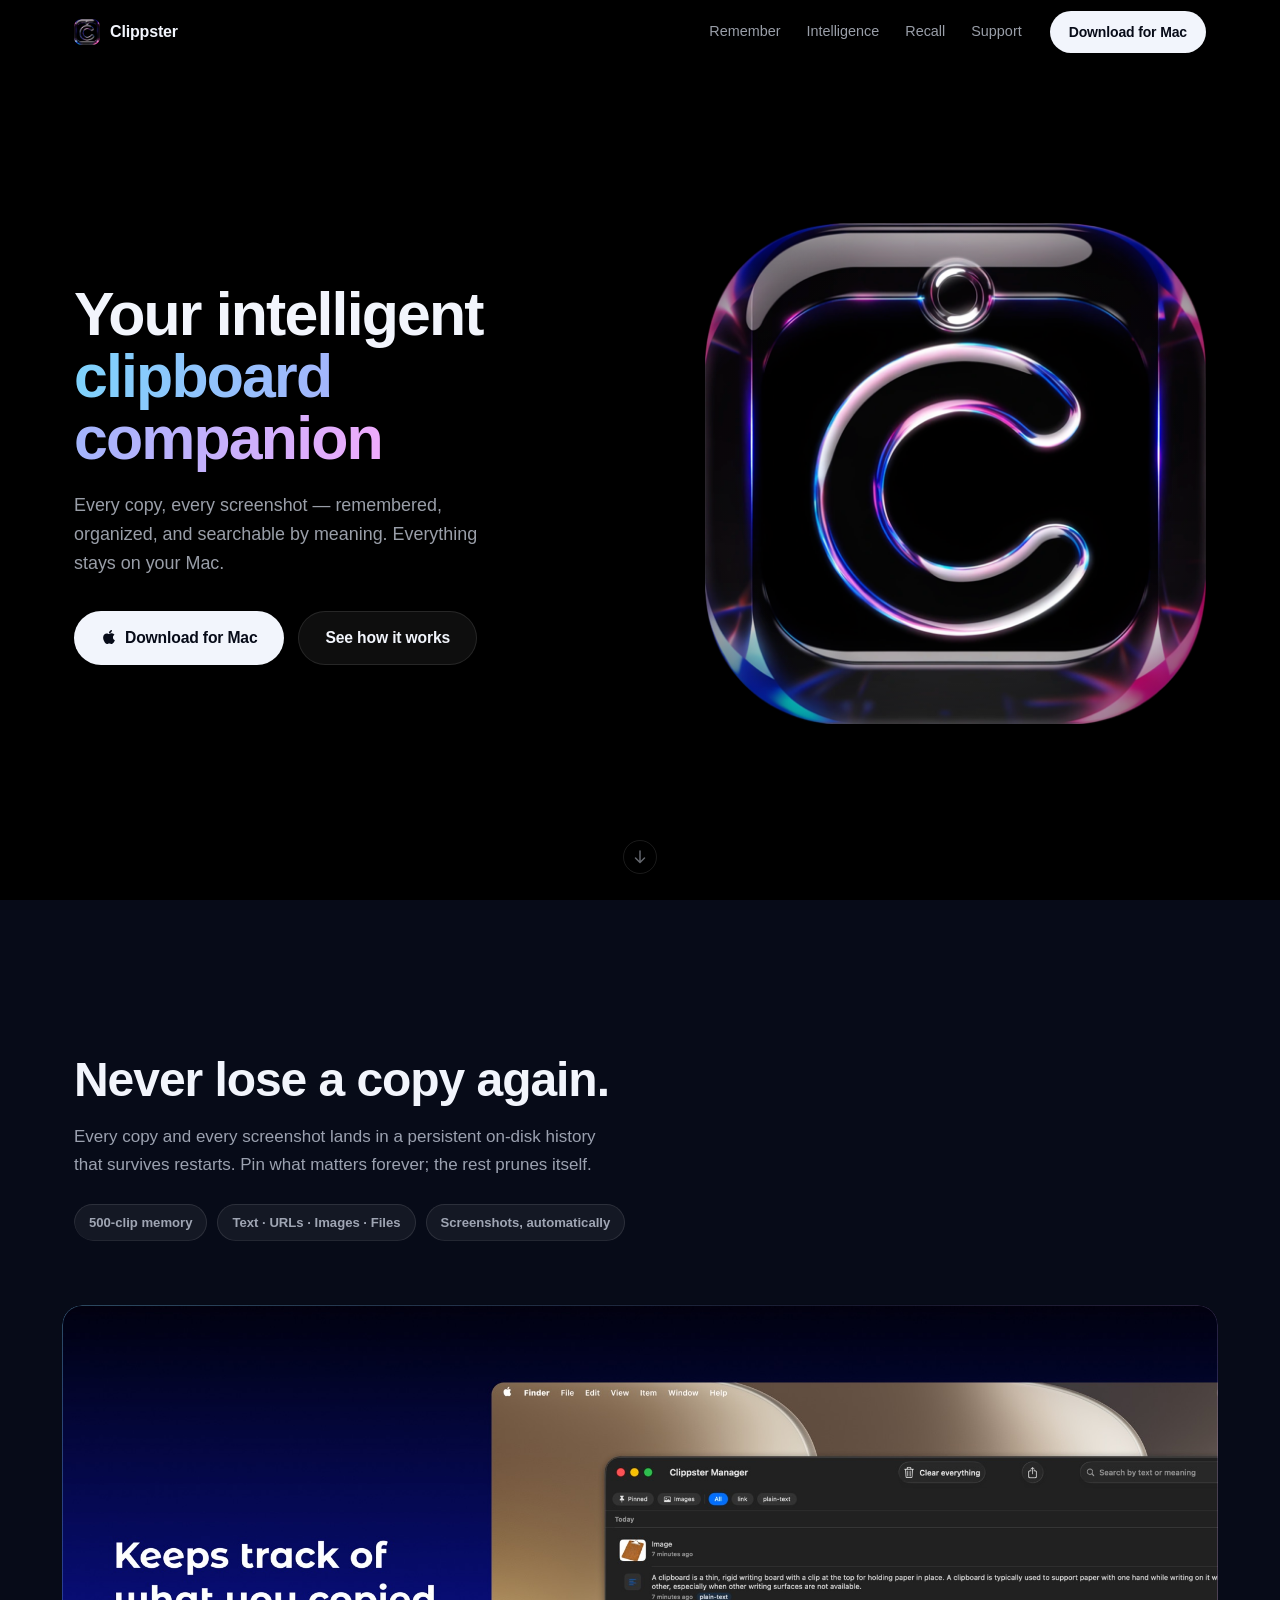
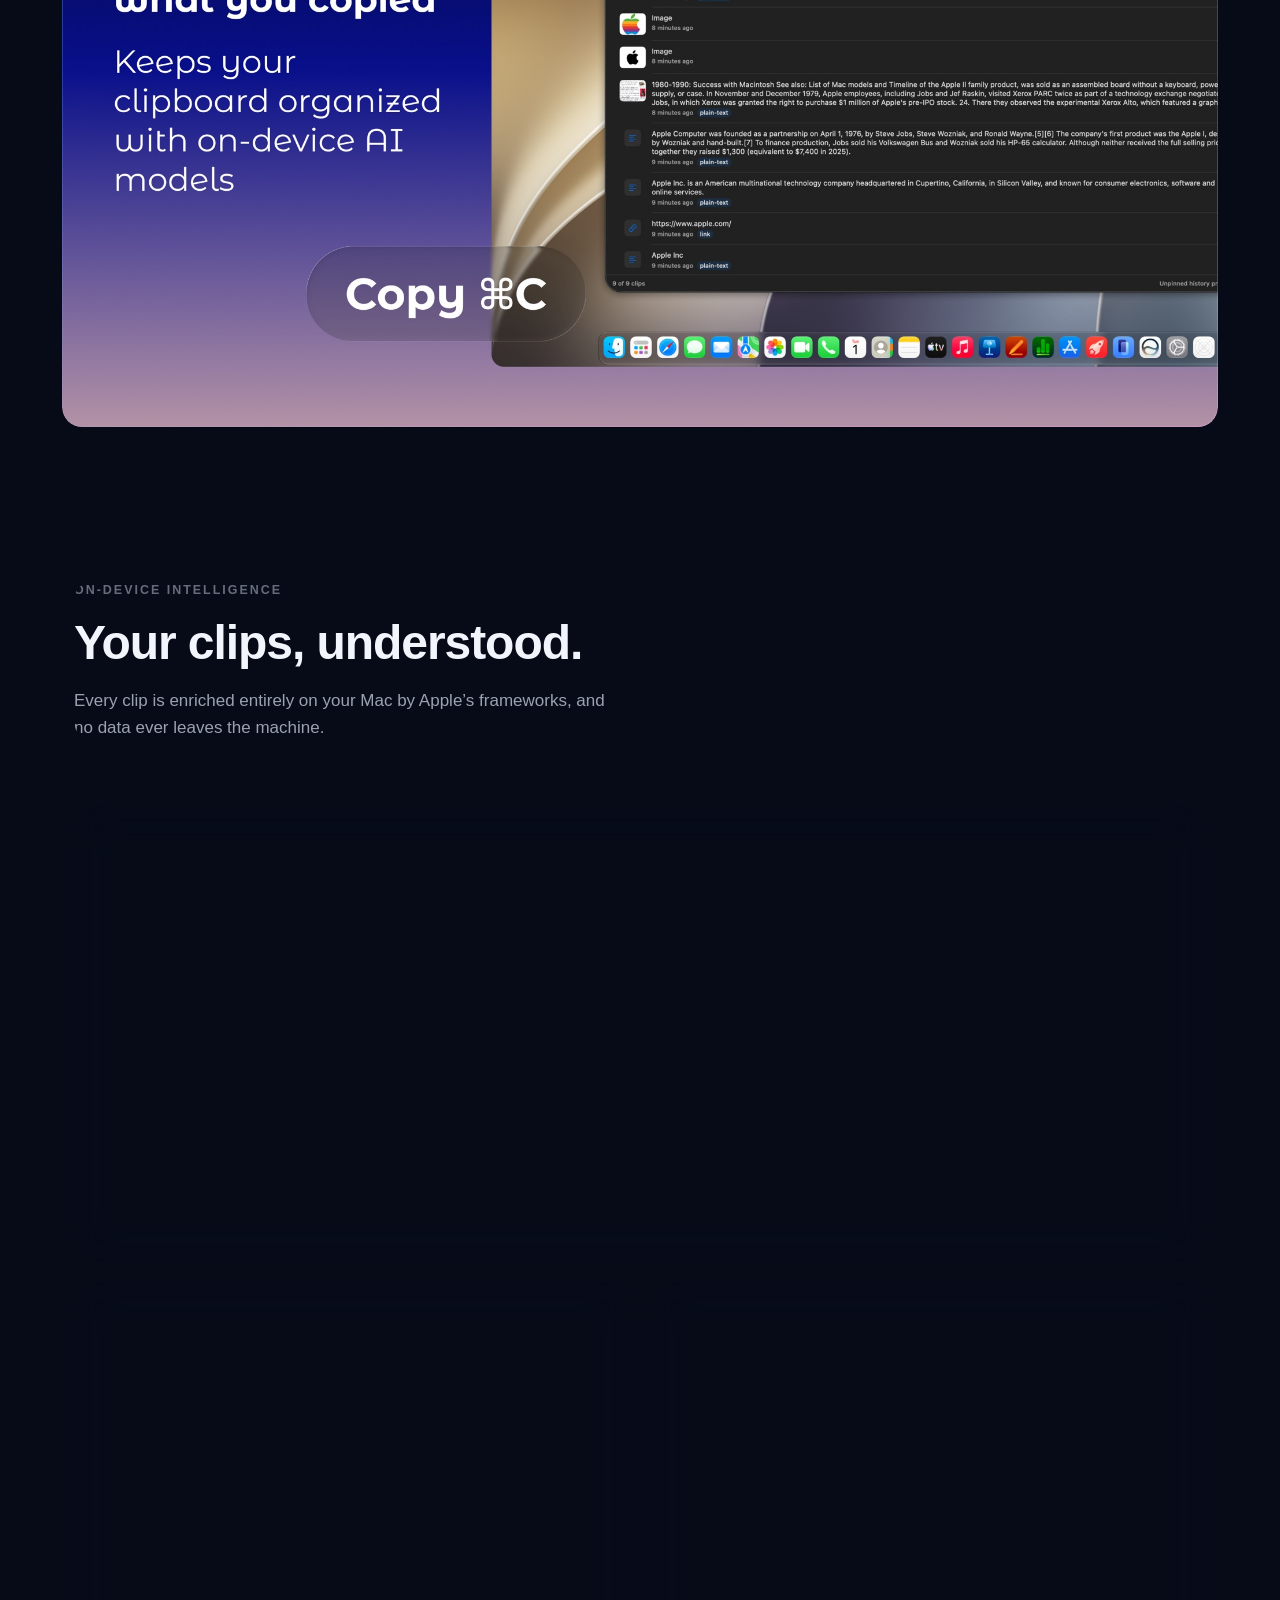
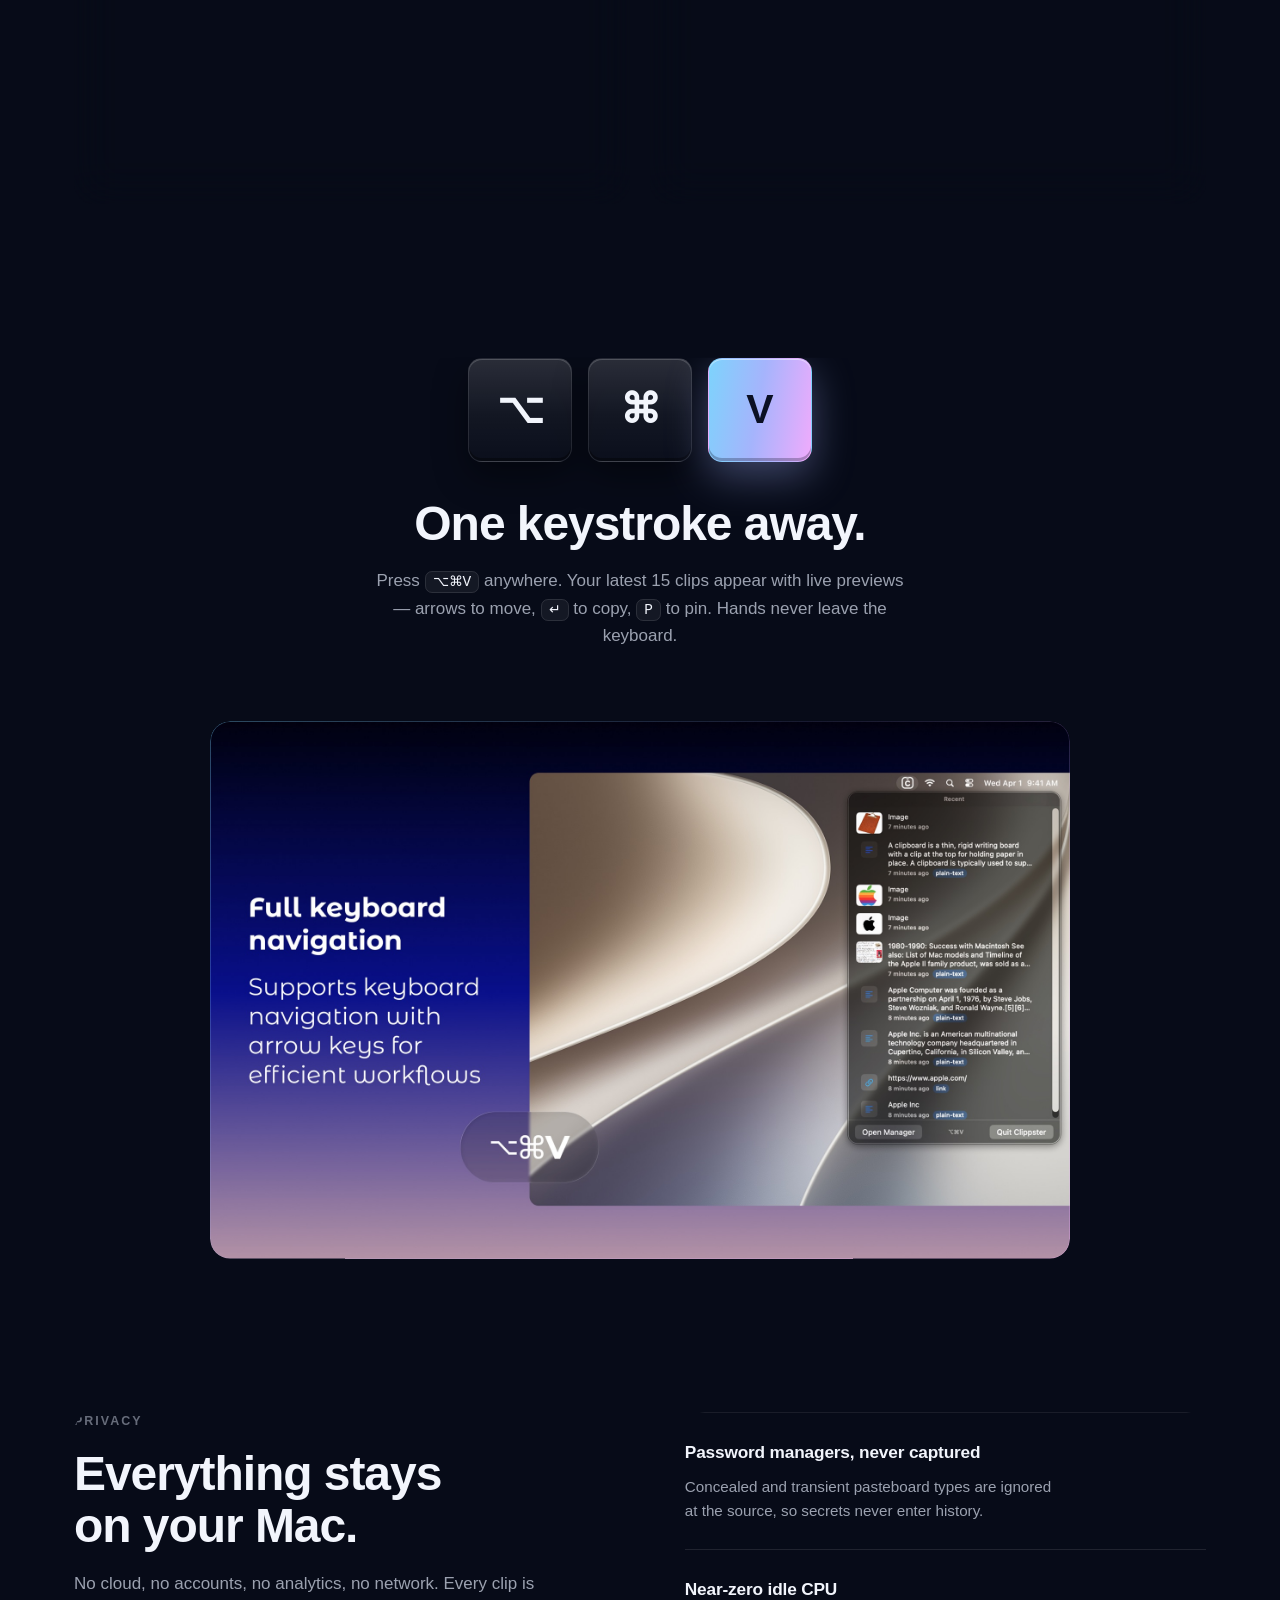
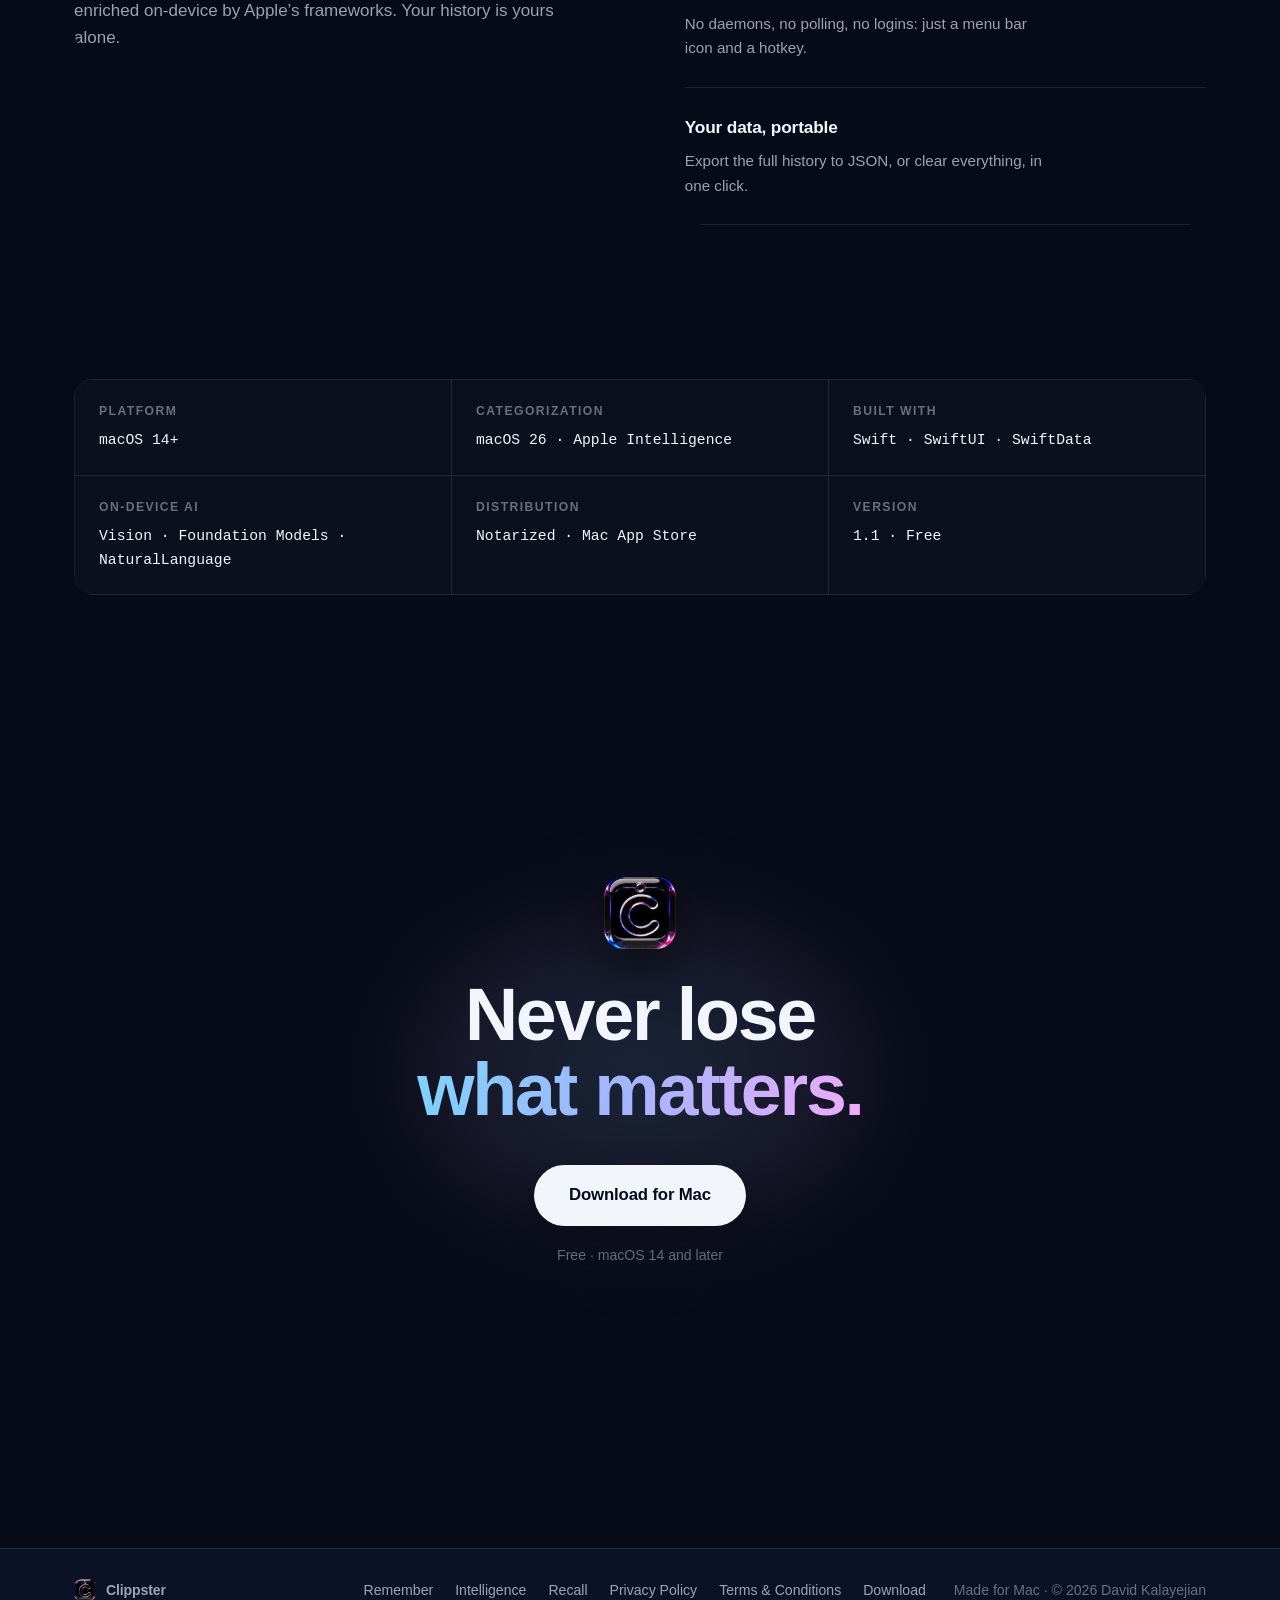
==== index.html @ 2b573327 "Initial commit: Clippster landing page" ====
<!DOCTYPE html>
<!--
  CLIPPSTER — LANDING PAGE · DIRECTION CONTRACT
  THESIS: A quiet, cinematic dark stage where the app's own glass material and
  App Store frames do the persuading. The site feels like the app: deep navy,
  frosted glass, one iridescent shimmer.
  OWN-WORLD: The app's screenshots, glass icon, and blue→pink iridescence define
  the world; the site stages them instead of inventing a parallel look.
  STORY: Never lose a copy → everything remembered and findable → recall in one
  keystroke → all of it stays on your Mac → download.
  FIRST VIEWPORT: Left-aligned headline, spinning glass icon centerpiece, one
  pill CTA, ⌥⌘V chip floating on the visual. No scroll needed.
  FORM: Static HTML/CSS/JS, zero build, GitHub Pages. System SF Pro stack,
  vanilla IntersectionObserver motion, no libraries.
-->
<html lang="en">
<head>
  <meta charset="UTF-8">
  <meta name="viewport" content="width=device-width, initial-scale=1.0">
  <title>Clippster — Your intelligent clipboard companion for Mac</title>
  <meta name="description" content="Clippster is a native macOS clipboard manager with on-device AI. Every copy and every screenshot — remembered, organized, and searchable by meaning. No cloud, no accounts.">
  <meta name="theme-color" content="#070B18">

  <!-- Open Graph -->
  <meta property="og:type" content="website">
  <meta property="og:title" content="Clippster — Your intelligent clipboard companion">
  <meta property="og:description" content="Never lose what matters. Every copy and screenshot, remembered and searchable by meaning. Everything stays on your Mac.">
  <meta property="og:image" content="assets/og-image.jpg">
  <meta name="twitter:card" content="summary_large_image">

  <link rel="icon" type="image/png" href="assets/icon-512.png">
  <link rel="apple-touch-icon" href="assets/icon-512.png">
  <link rel="preload" as="image" href="assets/icon-512.png">
  <link rel="stylesheet" href="css/styles.css">

  <!-- ▸ APP STORE URL — PLACEHOLDER: replace with the live App Store link when published. -->
  <script>
    window.APP_STORE_URL = "https://apps.apple.com/app/clippster/id000000000"; // TODO: real App Store URL
  </script>
</head>
<body>
  <a class="skip-link" href="#main">Skip to content</a>

  <!-- ── 1 · NAV ─────────────────────────────────────────── -->
  <header class="nav" id="nav">
    <div class="nav-inner">
      <a class="brand" href="#top" aria-label="Clippster — back to top">
        <img src="assets/icon-512.png" alt="" width="26" height="26" class="brand-icon">
        <span class="brand-name">Clippster</span>
      </a>
      <nav class="nav-links" aria-label="Sections">
        <a href="#remember">Remember</a>
        <a href="#intelligence">Intelligence</a>
        <a href="#recall">Recall</a>
        <a href="https://tally.so/r/lbXMoB" target="_blank" rel="noopener">Support</a>
      </nav>
      <a class="btn btn-primary btn-sm" data-download href="#" target="_blank" rel="noopener">Download for Mac</a>
    </div>
  </header>

  <main id="main">
    <!-- ── 2 · HERO ────────────────────────────────────────── -->
    <section class="hero" id="top" aria-label="Introduction">
      <div class="hero-inner">
        <div class="hero-copy">
          <h1 class="display hero-h1" data-hero style="--i:0">
            Your intelligent<br>
            <span class="iridescent">clipboard companion</span>
          </h1>
          <p class="hero-sub" data-hero style="--i:1">
            Every copy, every screenshot — remembered, organized, and searchable
            by meaning. Everything stays on your Mac.
          </p>
          <div class="hero-cta" data-hero style="--i:2">
            <a class="btn btn-primary" data-download href="#" target="_blank" rel="noopener"><svg viewBox="0 0 384 512" aria-hidden="true" class="btn-icon"><path d="M318.7 268.7c-.2-36.7 16.4-64.4 50-84.8-18.8-26.9-47.2-41.7-84.7-44.6-35.5-2.8-74.3 20.7-88.5 20.7-15 0-49.4-19.7-76.4-19.7C63.3 141.2 4 184.8 4 273.5q0 39.3 14.4 81.2c12.8 36.7 59 126.7 107.2 125.2 25.2-.6 43-17.9 75.8-17.9 31.8 0 48.3 17.9 76.4 17.9 48.6-.7 90.4-82.5 102.6-119.3-65.2-30.7-61.7-90-61.7-91.9zm-56.6-164.2c27.3-32.4 24.8-61.9 24-72.5-24.1 1.4-52 16.4-67.9 34.9-17.5 19.8-27.8 44.3-25.6 71.9 26.1 2 49.9-11.4 69.5-34.3z"/></svg>Download for Mac</a>
            <a class="btn btn-ghost" href="#remember">See how it works</a>
          </div>
        </div>

        <div class="hero-visual" data-hero style="--i:3">
          <div class="hero-glow" aria-hidden="true"></div>
          <div class="hero-orb">
            <video
              class="hero-video"
              autoplay muted playsinline
              preload="auto"
              poster="assets/icon-512.png"
              aria-label="Clippster app icon, rotating glass mark">
              <source src="assets/icon-spin.mp4" type="video/mp4">
            </video>
          </div>
        </div>
      </div>
      <a class="scroll-hint" href="#remember" aria-label="Scroll to content">
        <svg width="14" height="14" viewBox="0 0 14 14" fill="none" aria-hidden="true">
          <path d="M7 1v11M2.5 8 7 12.5 11.5 8" stroke="currentColor" stroke-width="1.5" stroke-linecap="round" stroke-linejoin="round"/>
        </svg>
      </a>
    </section>

    <!-- ── 3 · REMEMBER — full-bleed Manager frame ─────────── -->
    <section class="section remember" id="remember" aria-labelledby="remember-h">
      <div class="wrap">
        <div class="section-head" data-reveal>
          <h2 class="title" id="remember-h">Never lose a copy again.</h2>
          <p class="lede">
            Every copy and every screenshot lands in a persistent on-disk history
            that survives restarts. Pin what matters forever; the rest prunes itself.
          </p>
          <ul class="chip-row" role="list">
            <li class="chip">500-clip memory</li>
            <li class="chip">Text · URLs · Images · Files</li>
            <li class="chip">Screenshots, automatically</li>
          </ul>
        </div>
        <figure class="media media-bleed" data-reveal-media>
          <img src="assets/frame-10.jpg" width="2000" height="1250" loading="lazy"
               alt="Clippster Manager window showing clipboard history grouped by day, with pinned clips and category filter chips">
        </figure>
      </div>
    </section>

    <!-- ── 4 · INTELLIGENCE — AI bento ─────────────────────── -->
    <section class="section intelligence" id="intelligence" aria-labelledby="intel-h">
      <div class="wrap">
        <div class="section-head" data-reveal>
          <p class="eyebrow">On-device intelligence</p>
          <h2 class="title" id="intel-h">Your clips, understood.</h2>
          <p class="lede">
            Every clip is enriched entirely on your Mac by Apple’s frameworks,
            and no data ever leaves the machine.
          </p>
        </div>

        <div class="bento">
          <article class="bento-cell bento-wide glass" data-reveal style="--i:0">
            <div class="bento-copy">
              <h3>Search by meaning, not just words.</h3>
              <p>
                Sentence embeddings find the clip you’re thinking of — search
                “terminal command” and find that <code>git</code> snippet.
              </p>
            </div>
            <figure class="media bento-media">
              <img src="assets/frame-11.jpg" width="2000" height="1250" loading="lazy"
                   alt="Semantic search in Clippster finding clips by meaning in the Manager window">
            </figure>
          </article>

          <article class="bento-cell glass" data-reveal style="--i:1">
            <div class="bento-copy">
              <h3>Text, read out of images.</h3>
              <p>
                Vision OCR makes every screenshot and image searchable. Copy the
                scanned text with <kbd class="kbd-inline">⇧↵</kbd>, right from the popover.
              </p>
            </div>
            <figure class="media bento-media">
              <img src="assets/frame-13.jpg" width="2000" height="1250" loading="lazy"
                   alt="One-click OCR extracting text from a screenshot inside Clippster">
            </figure>
          </article>

          <article class="bento-cell bento-tint glass" data-reveal style="--i:2">
            <div class="bento-copy">
              <h3>Sorted as you copy.</h3>
              <p>
                A hybrid classifier files your clips automatically and flags
                anything that looks like a password or API key with a key icon.
                On macOS&nbsp;26, Apple Intelligence resolves the ambiguous ones.
              </p>
              <ul class="tag-cloud" role="list" aria-label="Detected categories">
                <li>link</li>
                <li>file-path</li>
                <li>code</li>
                <li>email</li>
                <li>plain-text</li>
                <li class="tag-warn">credentials-suspect</li>
              </ul>
            </div>
          </article>
        </div>
      </div>
    </section>

    <!-- ── 5 · RECALL — hotkey moment ──────────────────────── -->
    <section class="section recall" id="recall" aria-labelledby="recall-h">
      <div class="wrap">
        <div class="recall-stage" data-reveal>
          <div class="keycap-trio" aria-hidden="true">
            <kbd class="keycap keycap-lg" style="--i:0">⌥</kbd>
            <kbd class="keycap keycap-lg" style="--i:1">⌘</kbd>
            <kbd class="keycap keycap-lg keycap-accent" style="--i:2">V</kbd>
          </div>
          <h2 class="title" id="recall-h">One keystroke away.</h2>
          <p class="lede lede-center">
            Press <kbd class="kbd-inline">⌥⌘V</kbd> anywhere. Your latest 15 clips appear
            with live previews — arrows to move, <kbd class="kbd-inline">↵</kbd> to copy,
            <kbd class="kbd-inline">P</kbd> to pin. Hands never leave the keyboard.
          </p>
        </div>
        <figure class="media media-narrow" data-reveal-media>
          <img src="assets/frame-14.jpg" width="2000" height="1250" loading="lazy"
               alt="Clippster popover with full keyboard navigation, opened with the ⌥⌘V hotkey">
        </figure>
      </div>
    </section>

    <!-- ── 6 · PRIVACY — statement ─────────────────────────── -->
    <section class="section privacy" id="privacy" aria-labelledby="privacy-h">
      <div class="wrap privacy-grid">
        <div class="privacy-statement" data-reveal>
          <p class="eyebrow">Privacy</p>
          <h2 class="title" id="privacy-h">Everything stays<br>on your Mac.</h2>
          <p class="lede">
            No cloud, no accounts, no analytics, no network. Every clip is
            enriched on-device by Apple’s frameworks. Your history is yours alone.
          </p>
        </div>
        <ul class="proof-list" role="list" data-reveal style="--i:1">
          <li>
            <h3>Password managers, never captured</h3>
            <p>Concealed and transient pasteboard types are ignored at the source, so secrets never enter history.</p>
          </li>
          <li>
            <h3>Near-zero idle CPU</h3>
            <p>No daemons, no polling, no logins: just a menu bar icon and a hotkey.</p>
          </li>
          <li>
            <h3>Your data, portable</h3>
            <p>Export the full history to JSON, or clear everything, in one click.</p>
          </li>
        </ul>
      </div>
    </section>

    <!-- ── 7 · SPECS — quiet strip ─────────────────────────── -->
    <section class="section specs" aria-labelledby="specs-h">
      <div class="wrap">
        <h2 class="visually-hidden" id="specs-h">Specifications</h2>
        <dl class="spec-grid" data-reveal>
          <div class="spec"><dt>Platform</dt><dd>macOS 14+</dd></div>
          <div class="spec"><dt>Categorization</dt><dd>macOS 26 · Apple Intelligence</dd></div>
          <div class="spec"><dt>Built with</dt><dd>Swift · SwiftUI · SwiftData</dd></div>
          <div class="spec"><dt>On-device AI</dt><dd>Vision · Foundation Models · NaturalLanguage</dd></div>
          <div class="spec"><dt>Distribution</dt><dd>Notarized · Mac App Store</dd></div>
          <div class="spec"><dt>Version</dt><dd>1.1 · Free</dd></div>
        </dl>
      </div>
    </section>

    <!-- ── 8 · FINAL CTA ───────────────────────────────────── -->
    <section class="section finale" aria-labelledby="finale-h">
      <div class="finale-glow" aria-hidden="true"></div>
      <div class="wrap finale-inner" data-reveal>
        <img src="assets/icon-512.png" alt="" width="72" height="72" class="finale-icon">
        <h2 class="display" id="finale-h">Never lose<br><span class="iridescent">what matters.</span></h2>
        <a class="btn btn-primary btn-lg" data-download href="#" target="_blank" rel="noopener">Download for Mac</a>
        <p class="finale-meta">Free · macOS 14 and later</p>
      </div>
    </section>
  </main>

  <!-- ── 9 · FOOTER ──────────────────────────────────────── -->
  <footer class="footer">
    <div class="wrap footer-inner">
      <a class="brand" href="#top" aria-label="Clippster — back to top">
        <img src="assets/icon-512.png" alt="" width="22" height="22" class="brand-icon">
        <span class="brand-name">Clippster</span>
      </a>
      <nav class="footer-links" aria-label="Footer">
        <a href="#remember">Remember</a>
        <a href="#intelligence">Intelligence</a>
        <a href="#recall">Recall</a>
        <a href="privacy.html">Privacy Policy</a>
        <a href="terms.html">Terms &amp; Conditions</a>
        <a data-download href="#" target="_blank" rel="noopener">Download</a>
      </nav>
      <p class="footer-meta">Made for Mac · © 2026 David Kalayejian</p>
    </div>
  </footer>

  <script src="js/main.js" defer></script>
</body>
</html>
---- css/styles.css ----
/* ══════════════════════════════════════════════════════════════
   CLIPPSTER — landing page design system
   Dark navy glass world · one iridescent accent · SF Pro stack
   ══════════════════════════════════════════════════════════════ */

:root {
  /* color */
  --bg-0: #070B18;
  --bg-1: #0C1226;
  --glass: rgba(255, 255, 255, 0.055);
  --stroke: rgba(255, 255, 255, 0.10);
  --ink: #F2F5FC;
  --ink-2: rgba(226, 233, 248, 0.68);
  --ink-3: rgba(226, 233, 248, 0.44);
  --accent-a: #7DD3FC;
  --accent-b: #A5B4FC;
  --accent-c: #F0ABFC;
  --iridescent: linear-gradient(100deg, var(--accent-a) 0%, var(--accent-b) 48%, var(--accent-c) 100%);

  /* type */
  --sans: -apple-system, BlinkMacSystemFont, "SF Pro Display", "SF Pro Text", "Segoe UI", Inter, Roboto, sans-serif;
  --mono: ui-monospace, "SF Mono", SFMono-Regular, Menlo, monospace;

  /* shape */
  --r-panel: 18px;
  --r-media: 20px;

  /* rhythm */
  --wrap: 1180px;
  --gutter: 24px;
  --section-gap: clamp(96px, 12vw, 160px);

  /* motion */
  --ease-out: cubic-bezier(0.16, 1, 0.3, 1);
}

/* ── reset ─────────────────────────────────────────────── */
*, *::before, *::after { box-sizing: border-box; }
* { margin: 0; }
html { scroll-behavior: smooth; }
html:focus-within { scroll-behavior: smooth; }
body {
  font-family: var(--sans);
  background: var(--bg-0);
  color: var(--ink);
  line-height: 1.6;
  -webkit-font-smoothing: antialiased;
  text-rendering: optimizeLegibility;
  overflow-x: hidden;
}
img, video { display: block; max-width: 100%; height: auto; }
a { color: inherit; text-decoration: none; }
ul[role="list"] { list-style: none; padding: 0; }
code, kbd { font-family: var(--mono); }

/* ambient field: faint navy wash + top vignette */
body::before {
  content: "";
  position: fixed;
  inset: 0;
  z-index: -1;
  background:
    radial-gradient(1200px 700px at 78% -10%, rgba(122, 148, 252, 0.10), transparent 60%),
    radial-gradient(900px 600px at 8% 12%, rgba(240, 171, 252, 0.05), transparent 55%),
    var(--bg-0);
  pointer-events: none;
}

/* hero starts true black; the overlay scrubs away over the first ~85vh
   of scroll, revealing the navy field beneath */
body::after {
  content: "";
  position: fixed;
  inset: 0;
  z-index: -1;
  background: #000;
  pointer-events: none;
  transition: opacity 0.8s var(--ease-out); /* IO fallback path */
}
body.past-hero::after { opacity: 0; }
@supports (animation-timeline: scroll()) {
  body::after {
    transition: none;
    animation: hero-black-fade linear both;
    animation-timeline: scroll(root);
    animation-range: 0 85vh;
  }
  body.past-hero::after { opacity: 1; } /* range drives it; keep IO class inert */
}
@keyframes hero-black-fade {
  from { opacity: 1; }
  to { opacity: 0; }
}
html.no-hero-black body::after { display: none; } /* QA / snapshot mode */

::selection { background: rgba(125, 211, 252, 0.28); }

/* ── a11y ──────────────────────────────────────────────── */
.visually-hidden {
  position: absolute; width: 1px; height: 1px;
  clip-path: inset(50%); overflow: hidden; white-space: nowrap;
}
.skip-link {
  position: fixed; top: 10px; left: 10px; z-index: 100;
  padding: 10px 16px; border-radius: 999px;
  background: var(--ink); color: var(--bg-0);
  font-size: 0.875rem; font-weight: 600;
  transform: translateY(-64px); transition: transform 0.2s var(--ease-out);
}
.skip-link:focus-visible { transform: translateY(0); }
:focus-visible {
  outline: 2px solid var(--accent-a);
  outline-offset: 3px;
  border-radius: 6px;
}

/* ── type scale ────────────────────────────────────────── */
.display {
  font-size: clamp(2.6rem, 6vw, 4.6rem);
  font-weight: 700;
  letter-spacing: -0.03em;
  line-height: 1.02;
  text-wrap: balance;
}
.title {
  font-size: clamp(2rem, 4vw, 3rem);
  font-weight: 700;
  letter-spacing: -0.022em;
  line-height: 1.08;
  text-wrap: balance;
}
.lede {
  font-size: 1.0625rem;
  color: var(--ink-2);
  max-width: 58ch;
  margin-top: 18px;
}
.lede-center { margin-inline: auto; }
.eyebrow {
  font-size: 0.78rem;
  font-weight: 600;
  letter-spacing: 0.16em;
  text-transform: uppercase;
  color: var(--ink-3);
  margin-bottom: 16px;
}
.iridescent {
  background: var(--iridescent);
  -webkit-background-clip: text;
  background-clip: text;
  color: transparent;
}

/* ── layout ────────────────────────────────────────────── */
.wrap {
  max-width: var(--wrap);
  margin-inline: auto;
  padding-inline: var(--gutter);
}
.section { margin-top: var(--section-gap); scroll-margin-top: 84px; }
.section-head { max-width: 720px; margin-bottom: clamp(40px, 6vw, 64px); }

/* ── buttons ───────────────────────────────────────────── */
.btn {
  position: relative;
  display: inline-flex;
  align-items: center;
  justify-content: center;
  gap: 8px;
  padding: 13px 26px;
  border-radius: 999px;
  font-size: 0.98rem;
  font-weight: 600;
  letter-spacing: -0.01em;
  white-space: nowrap;
  cursor: pointer;
  border: 1px solid transparent;
  transition: transform 0.18s var(--ease-out), box-shadow 0.18s var(--ease-out),
              background-color 0.18s var(--ease-out), border-color 0.18s var(--ease-out);
  overflow: hidden;
}
.btn:active { transform: translateY(1px) scale(0.98); }
.btn-primary {
  background: var(--ink);
  color: var(--bg-0);
  box-shadow: 0 10px 30px rgba(0, 0, 0, 0.35);
}
.btn-primary::after {  /* iridescent sheen sweep on hover */
  content: "";
  position: absolute;
  inset: 0;
  background: linear-gradient(100deg, transparent 20%, rgba(125, 211, 252, 0.35) 42%, rgba(240, 171, 252, 0.35) 58%, transparent 80%);
  transform: translateX(-110%);
  transition: transform 0.55s var(--ease-out);
}
.btn-primary:hover { transform: translateY(-1px); box-shadow: 0 14px 40px rgba(0, 0, 0, 0.45); }
.btn-primary:hover::after { transform: translateX(110%); }
.btn-ghost {
  background: var(--glass);
  border-color: var(--stroke);
  color: var(--ink);
}
.btn-ghost:hover { background: rgba(255, 255, 255, 0.09); transform: translateY(-1px); }
.btn-sm { padding: 9px 18px; font-size: 0.875rem; }
.btn-lg { padding: 16px 34px; font-size: 1.05rem; }
.btn-icon { width: 16px; height: 16px; fill: currentColor; flex: none; translate: 0 -1px; }

/* ── glass + chips + media ─────────────────────────────── */
.glass {
  background: var(--glass);
  border: 1px solid var(--stroke);
  border-radius: var(--r-panel);
  box-shadow: inset 0 1px 0 rgba(255, 255, 255, 0.07);
}
@supports (backdrop-filter: blur(1px)) {
  .glass { backdrop-filter: blur(22px); -webkit-backdrop-filter: blur(22px); }
}

.chip-row {
  display: flex;
  flex-wrap: wrap;
  gap: 10px;
  margin-top: 26px;
}
.chip {
  font-size: 0.82rem;
  font-weight: 550;
  color: var(--ink-2);
  padding: 7px 14px;
  border-radius: 999px;
  background: var(--glass);
  border: 1px solid var(--stroke);
}

.media {
  position: relative;
  border-radius: var(--r-media);
  overflow: hidden;
  box-shadow: 0 24px 80px rgba(0, 0, 0, 0.45);
}
.media::after {  /* gradient hairline */
  content: "";
  position: absolute;
  inset: 0;
  border-radius: inherit;
  padding: 1px;
  background: linear-gradient(140deg, rgba(125, 211, 252, 0.35), rgba(165, 180, 252, 0.14) 40%, rgba(240, 171, 252, 0.30));
  -webkit-mask: linear-gradient(#000 0 0) content-box, linear-gradient(#000 0 0);
  -webkit-mask-composite: xor;
  mask: linear-gradient(#000 0 0) content-box, linear-gradient(#000 0 0);
  mask-composite: exclude;
  pointer-events: none;
}
.media img { width: 100%; }
.media-bleed { margin-inline: calc(var(--gutter) * -0.5); }
.media-narrow { max-width: 860px; margin-inline: auto; }

/* ── nav ───────────────────────────────────────────────── */
.nav {
  position: fixed;
  inset: 0 0 auto 0;
  z-index: 50;
  transition: background-color 0.25s var(--ease-out), border-color 0.25s var(--ease-out);
  border-bottom: 1px solid transparent;
}
.nav.scrolled {
  background: rgba(7, 11, 24, 0.72);
  border-bottom-color: var(--stroke);
}
@supports (backdrop-filter: blur(1px)) {
  .nav.scrolled { backdrop-filter: blur(18px); -webkit-backdrop-filter: blur(18px); }
}
.nav-inner {
  max-width: var(--wrap);
  margin-inline: auto;
  padding-inline: var(--gutter);
  height: 64px;
  display: flex;
  align-items: center;
  gap: 28px;
}
.brand {
  display: inline-flex;
  align-items: center;
  gap: 10px;
  font-weight: 650;
  letter-spacing: -0.01em;
}
.brand-icon { border-radius: 7px; }
.nav-links {
  display: flex;
  gap: 26px;
  margin-left: auto;
  font-size: 0.9rem;
  color: var(--ink-2);
}
.nav-links a { transition: color 0.15s var(--ease-out); }
.nav-links a:hover { color: var(--ink); }

/* ── hero ──────────────────────────────────────────────── */
.hero {
  min-height: 100dvh;
  display: flex;
  flex-direction: column;
  justify-content: center;
  position: relative;
  padding-top: 96px;  /* nav offset, ≤24 cap respected */
  padding-bottom: 48px;
}
.hero-inner {
  max-width: var(--wrap);
  margin-inline: auto;
  padding-inline: var(--gutter);
  width: 100%;
  display: grid;
  grid-template-columns: minmax(0, 1.05fr) minmax(0, 0.95fr);
  align-items: center;
  gap: clamp(32px, 6vw, 80px);
}
.hero-h1 {
  max-width: none;
  font-size: clamp(2.5rem, 5vw, 3.8rem); /* keeps "clipboard companion" on one line */
}
@media (min-width: 1024px) and (max-width: 1279px) {
  .hero-h1 { font-size: 3.15rem; }
}
.hero-sub {
  font-size: clamp(1.05rem, 1.4vw, 1.2rem);
  color: var(--ink-2);
  max-width: 44ch;
  margin-top: 22px;
}
.hero-cta {
  display: flex;
  flex-wrap: wrap;
  gap: 14px;
  margin-top: 34px;
}

.hero-visual { position: relative; display: grid; place-items: center; }
.hero-glow {
  position: absolute;
  width: 78%;
  aspect-ratio: 1;
  border-radius: 50%;
  background:
    radial-gradient(closest-side, rgba(125, 211, 252, 0.22), rgba(165, 180, 252, 0.12) 45%, rgba(240, 171, 252, 0.10) 62%, transparent 72%);
  filter: blur(30px);
}
.hero-orb {
  position: relative;
  width: min(100%, 560px);
}
.hero-video {
  width: 100%;
  height: auto;
}
.hero-orb::after {  /* gentle edge feather so the frame melts into the black hero */
  content: "";
  position: absolute;
  inset: 0;
  background: radial-gradient(ellipse at center, transparent 58%, rgba(0, 0, 0, 0.4) 84%, #000 100%);
  pointer-events: none;
}
.scroll-hint {
  position: absolute;
  left: 50%;
  bottom: 26px;
  translate: -50% 0;
  width: 34px; height: 34px;
  display: grid;
  place-items: center;
  border-radius: 999px;
  color: var(--ink-3);
  border: 1px solid var(--stroke);
  transition: color 0.2s var(--ease-out), border-color 0.2s var(--ease-out);
}
.scroll-hint:hover { color: var(--ink); border-color: rgba(255, 255, 255, 0.24); }

/* ── keycaps ───────────────────────────────────────────── */
.keycap {
  display: inline-grid;
  place-items: center;
  border-radius: 14px;
  background: linear-gradient(180deg, rgba(255, 255, 255, 0.14), rgba(255, 255, 255, 0.05) 55%, rgba(255, 255, 255, 0.02));
  border: 1px solid var(--stroke);
  box-shadow:
    inset 0 1px 0 rgba(255, 255, 255, 0.18),
    inset 0 -3px 0 rgba(0, 0, 0, 0.35),
    0 14px 34px rgba(0, 0, 0, 0.42);
  color: var(--ink);
  font-family: var(--sans);
  font-weight: 600;
}
.keycap-sm { width: 30px; height: 30px; font-size: 0.85rem; border-radius: 9px; }
.keycap-lg { width: clamp(72px, 9vw, 104px); height: clamp(72px, 9vw, 104px); font-size: clamp(1.9rem, 3.2vw, 2.6rem); }.keycap-accent {
  background: var(--iridescent);
  color: #0B1024;
  border-color: transparent;
  box-shadow:
    inset 0 1px 0 rgba(255, 255, 255, 0.45),
    inset 0 -3px 0 rgba(11, 16, 36, 0.28),
    0 14px 40px rgba(165, 180, 252, 0.35);
}
.kbd-inline {
  font-size: 0.85em;
  padding: 2px 7px;
  border-radius: 7px;
  background: var(--glass);
  border: 1px solid var(--stroke);
  color: var(--ink);
  white-space: nowrap;
}

/* ── bento ─────────────────────────────────────────────── */
.bento {
  display: grid;
  grid-template-columns: repeat(2, minmax(0, 1fr));
  gap: 20px;
}
.bento-cell {
  padding: clamp(24px, 3.4vw, 40px);
  display: flex;
  flex-direction: column;
  gap: 26px;
  overflow: hidden;
}
.bento-wide { grid-column: 1 / -1; flex-direction: row; align-items: center; gap: clamp(26px, 4vw, 56px); }
.bento-wide .bento-copy { flex: 0 1 40%; }
.bento-wide .bento-media { flex: 1 1 60%; }
.bento-cell h3 {
  font-size: clamp(1.3rem, 2vw, 1.6rem);
  font-weight: 650;
  letter-spacing: -0.015em;
  line-height: 1.2;
  text-wrap: balance;
}
.bento-cell p { color: var(--ink-2); font-size: 0.98rem; margin-top: 12px; max-width: 46ch; }
.bento-media { box-shadow: 0 16px 50px rgba(0, 0, 0, 0.4); }
.bento-tint {
  background:
    radial-gradient(120% 140% at 100% 0%, rgba(165, 180, 252, 0.10), transparent 55%),
    var(--glass);
}
.tag-cloud {
  display: flex;
  flex-wrap: wrap;
  gap: 8px;
  margin-top: 22px;
}
.tag-cloud li {
  font-family: var(--mono);
  font-size: 0.76rem;
  color: var(--ink-2);
  padding: 5px 11px;
  border-radius: 999px;
  border: 1px solid var(--stroke);
  background: rgba(255, 255, 255, 0.04);
}
.tag-cloud .tag-warn {
  color: #FBCFE8;
  border-color: rgba(240, 171, 252, 0.35);
  background: rgba(240, 171, 252, 0.10);
}

/* ── recall ────────────────────────────────────────────── */
.recall-stage {
  text-align: center;
  max-width: 640px;
  margin: 0 auto clamp(44px, 6vw, 72px);
}
.keycap-trio {
  display: flex;
  justify-content: center;
  gap: clamp(10px, 1.6vw, 16px);
  margin-bottom: 36px;
}

/* ── privacy ───────────────────────────────────────────── */
.privacy-grid {
  display: grid;
  grid-template-columns: minmax(0, 1fr) minmax(0, 1fr);
  gap: clamp(40px, 7vw, 96px);
  align-items: start;
}
.proof-list li {
  padding: 26px 0;
  border-top: 1px solid var(--stroke);
}
.proof-list li:last-child { border-bottom: 1px solid var(--stroke); }
.proof-list h3 {
  font-size: 1.08rem;
  font-weight: 650;
  letter-spacing: -0.01em;
}
.proof-list p { color: var(--ink-2); font-size: 0.95rem; margin-top: 8px; max-width: 44ch; }

/* ── specs ─────────────────────────────────────────────── */
.spec-grid {
  display: grid;
  grid-template-columns: repeat(3, minmax(0, 1fr));
  border-top: 1px solid var(--stroke);
  border-left: 1px solid var(--stroke);
  border-radius: var(--r-panel);
  overflow: hidden;
}
.spec {
  padding: 22px 24px;
  border-right: 1px solid var(--stroke);
  border-bottom: 1px solid var(--stroke);
  background: rgba(255, 255, 255, 0.025);
}
.spec dt {
  font-size: 0.76rem;
  font-weight: 600;
  letter-spacing: 0.12em;
  text-transform: uppercase;
  color: var(--ink-3);
}
.spec dd {
  font-family: var(--mono);
  font-size: 0.92rem;
  color: var(--ink);
  margin-top: 8px;
}

/* ── finale ────────────────────────────────────────────── */
.finale {
  position: relative;
  text-align: center;
  padding-block: clamp(80px, 10vw, 130px);
  overflow: hidden;
}
.finale-glow {
  position: absolute;
  left: 50%; top: 50%;
  translate: -50% -50%;
  width: min(720px, 90vw);
  aspect-ratio: 1.4;
  border-radius: 50%;
  background: radial-gradient(closest-side, rgba(125, 211, 252, 0.14), rgba(240, 171, 252, 0.08) 55%, transparent 75%);
  filter: blur(40px);
  pointer-events: none;
}
.finale-inner { position: relative; display: flex; flex-direction: column; align-items: center; }
.finale-icon { border-radius: 18px; margin-bottom: 28px; box-shadow: 0 18px 50px rgba(0, 0, 0, 0.5); }
.finale .btn { margin-top: 38px; }
.finale-meta { margin-top: 18px; font-size: 0.88rem; color: var(--ink-3); }

/* ── footer ────────────────────────────────────────────── */
.footer {
  margin-top: var(--section-gap);
  border-top: 1px solid var(--stroke);
  background: var(--bg-1);
}
.footer-inner {
  display: flex;
  align-items: center;
  gap: 28px;
  padding-block: 30px;
  font-size: 0.88rem;
  color: var(--ink-2);
}
.footer-links {
  display: flex;
  flex-wrap: wrap;
  row-gap: 10px;
  gap: 10px 22px;
  margin-left: auto;
}
.footer-links a { transition: color 0.15s var(--ease-out); }
.footer-links a:hover { color: var(--ink); }
.footer-meta { color: var(--ink-3); }

/* ── reveal choreography ───────────────────────────────── */
/* Initial states are applied by JS only when motion is allowed,
   so no-JS / reduced-motion users always see full content. */
.will-reveal {
  opacity: 0;
  transform: translateY(18px);
  filter: blur(6px);
}
.will-reveal-media {
  opacity: 0;
  clip-path: inset(6% 3% 6% 3% round var(--r-media));
  transform: scale(0.985);
}
.reveal-in {
  opacity: 1;
  transform: none;
  filter: blur(0);
  clip-path: inset(0 0 0 0 round var(--r-media));
  transition:
    opacity 0.9s var(--ease-out),
    transform 0.9s var(--ease-out),
    filter 0.9s var(--ease-out),
    clip-path 1s var(--ease-out);
  transition-delay: calc(var(--i, 0) * 90ms);
}
.hero-load .will-hero {
  opacity: 0;
  transform: translateY(22px);
  filter: blur(8px);
}
.hero-load .hero-in {
  opacity: 1;
  transform: none;
  filter: blur(0);
  transition:
    opacity 1s var(--ease-out),
    transform 1s var(--ease-out),
    filter 1s var(--ease-out);
  transition-delay: calc(120ms + var(--i, 0) * 110ms);
}

/* keycap press moment (JS adds .pressed once in view) */
.keycap-lg { transition: transform 0.5s var(--ease-out); transition-delay: calc(var(--i, 0) * 120ms); }
.keycap-trio.pressed .keycap-lg { transform: translateY(3px) scale(0.965); }
.keycap-trio.pressed .keycap-lg { animation: key-release 0.9s var(--ease-out) forwards; animation-delay: calc(450ms + var(--i, 0) * 120ms); }
@keyframes key-release {
  to { transform: none; }
}

/* hero orb gentle float */
.hero-orb { animation: orb-float 9s ease-in-out infinite; }
@keyframes orb-float {
  0%, 100% { transform: translateY(0); }
  50% { transform: translateY(-10px); }
}

/* ── legal pages (Read mode) ───────────────────────────── */
.legal-main {
  max-width: 760px;
  margin-inline: auto;
  padding: clamp(130px, 16vh, 170px) var(--gutter) 40px;
}
.legal-main h1 {
  font-size: clamp(2.2rem, 4.5vw, 3.2rem);
  font-weight: 700;
  letter-spacing: -0.025em;
  line-height: 1.05;
}
.legal-meta {
  margin-top: 14px;
  font-size: 0.9rem;
  color: var(--ink-3);
}
.prose { margin-top: 44px; }
.prose h2 {
  font-size: 1.22rem;
  font-weight: 650;
  letter-spacing: -0.012em;
  margin-top: 42px;
}
.prose p, .prose li {
  font-size: 0.98rem;
  color: var(--ink-2);
  line-height: 1.7;
}
.prose p { margin-top: 14px; }
.prose ul {
  margin-top: 12px;
  padding-left: 4px;
  list-style: none;
}
.prose li {
  position: relative;
  padding-left: 20px;
  margin-top: 8px;
}
.prose li::before {
  content: "";
  position: absolute;
  left: 2px;
  top: 0.72em;
  width: 6px;
  height: 6px;
  border-radius: 50%;
  background: var(--accent-b);
}
.prose a {
  color: var(--accent-a);
  text-decoration: underline;
  text-underline-offset: 3px;
  text-decoration-color: rgba(125, 211, 252, 0.4);
}
.prose a:hover { text-decoration-color: var(--accent-a); }

/* ── reduced transparency ──────────────────────────────── */
@media (prefers-reduced-transparency: reduce) {
  .glass, .nav.scrolled {
    background: #121A33;
    backdrop-filter: none;
    -webkit-backdrop-filter: none;
  }
}

/* ── reduced motion ────────────────────────────────────── */
@media (prefers-reduced-motion: reduce) {
  html { scroll-behavior: auto; }
  *, *::before, *::after {
    animation-duration: 0.01ms !important;
    animation-iteration-count: 1 !important;
    transition-duration: 0.01ms !important;
  }
  .hero-orb { animation: none; }
  .will-reveal, .will-reveal-media, .hero-load .will-hero {
    opacity: 1; transform: none; filter: none; clip-path: none;
  }
}

/* ── responsive ────────────────────────────────────────── */
@media (max-width: 1023px) {
  .hero-inner { grid-template-columns: 1fr; gap: 44px; text-align: left; }
  .hero-orb { width: min(82vw, 380px); }
  .hero { padding-top: 110px; }
  .bento-wide { flex-direction: column; align-items: stretch; }
  .bento-wide .bento-copy { flex: none; max-width: 56ch; }
  .privacy-grid { grid-template-columns: 1fr; }
  .spec-grid { grid-template-columns: repeat(2, minmax(0, 1fr)); }
}
@media (max-width: 719px) {
  .nav-links { display: none; }
  .nav-inner { gap: 16px; }
  .nav .btn { margin-left: auto; }
  .bento { grid-template-columns: 1fr; }
  .footer-inner { flex-wrap: wrap; gap: 16px; }
  .footer-links { margin-left: 0; order: 3; width: 100%; }
  .footer-meta { margin-left: auto; }
  .hero-cta .btn { flex: 1 1 auto; justify-content: center; }
  .scroll-hint { display: none; }
  .spec-grid { grid-template-columns: 1fr; }
  .media-bleed { margin-inline: 0; }
}
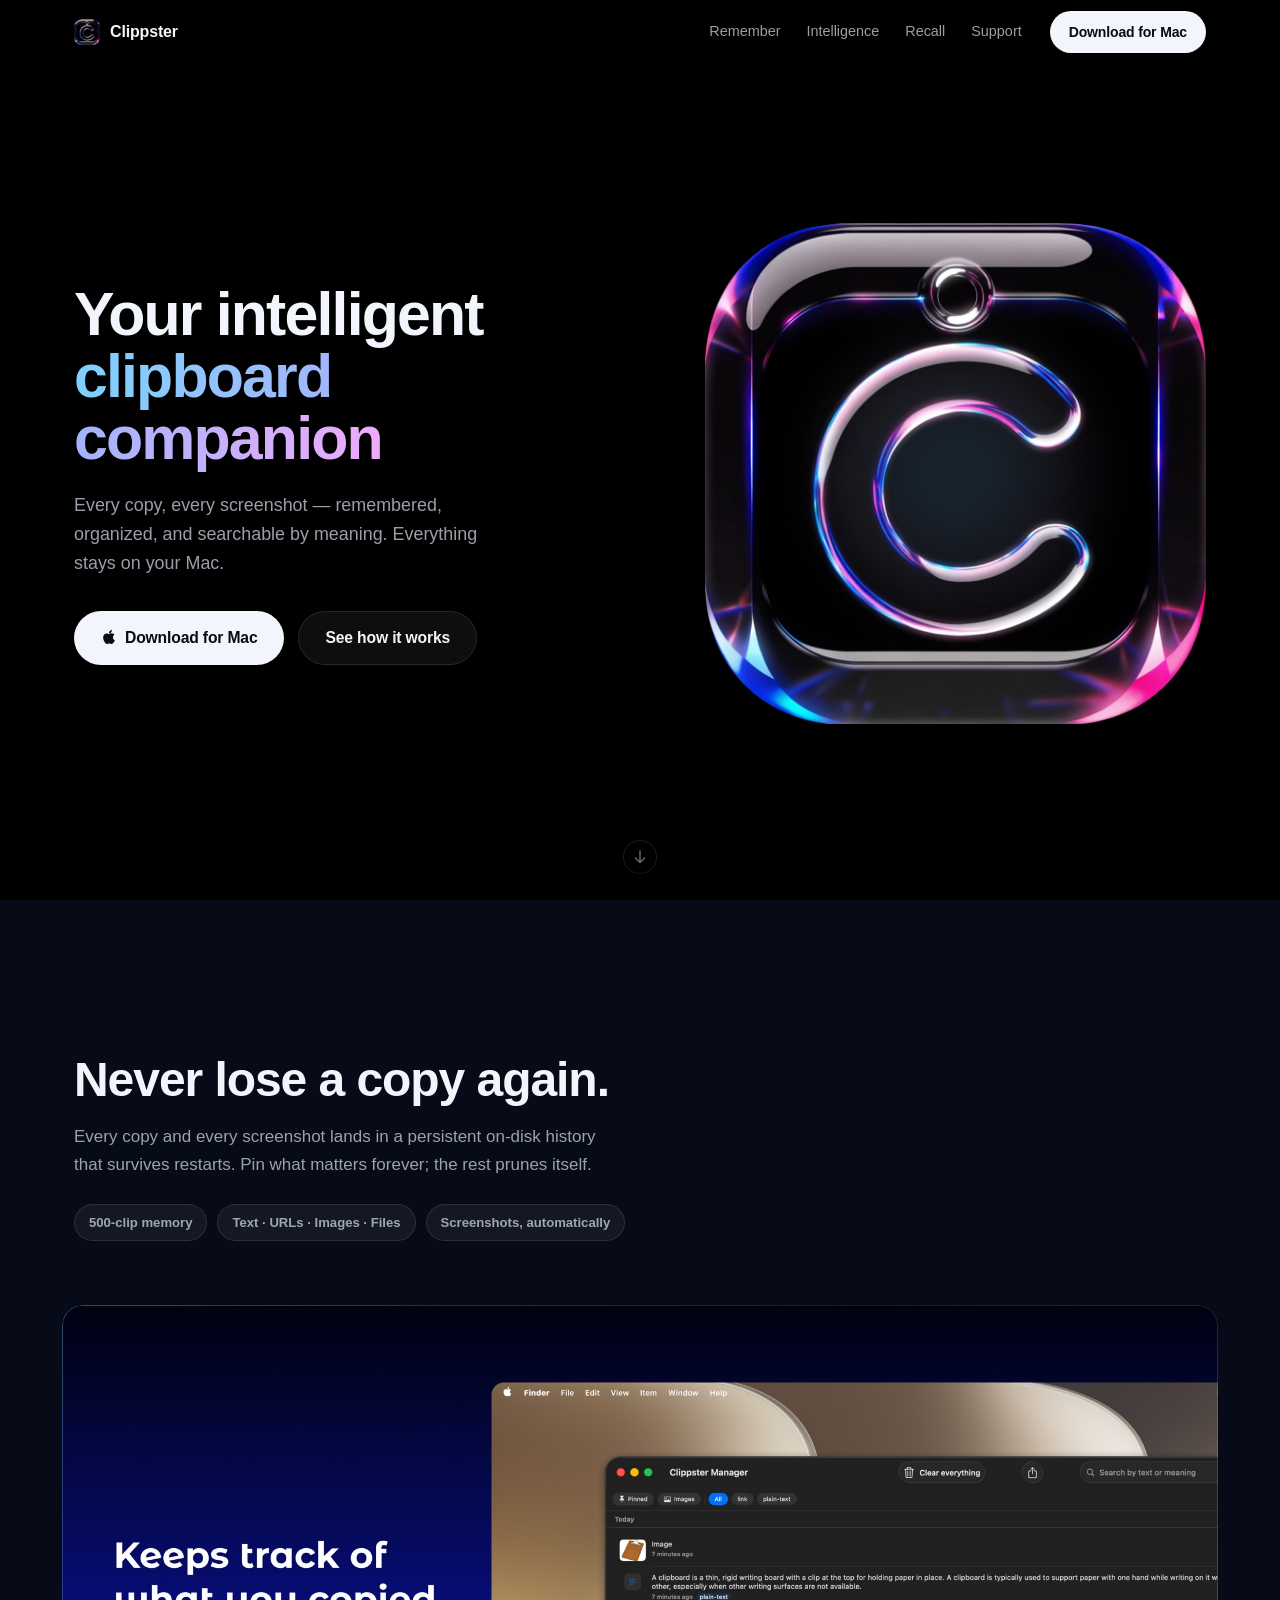
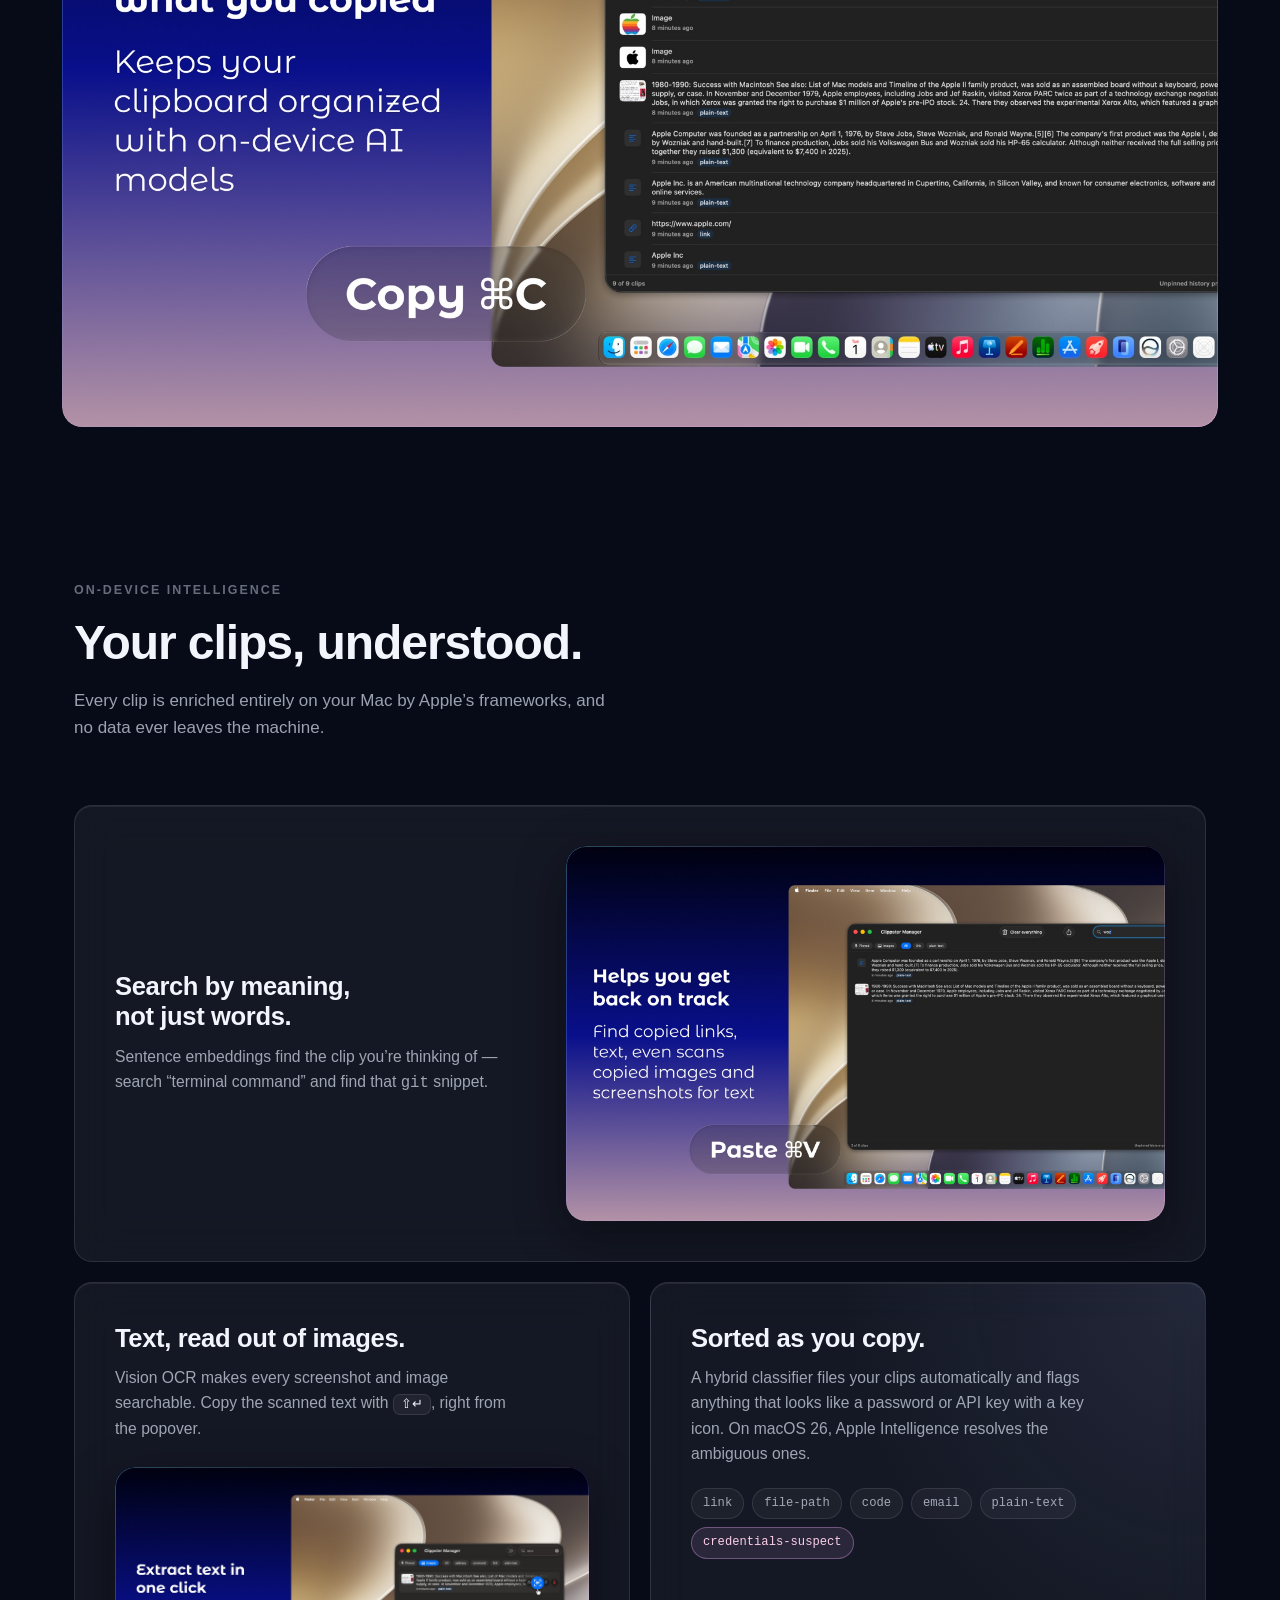
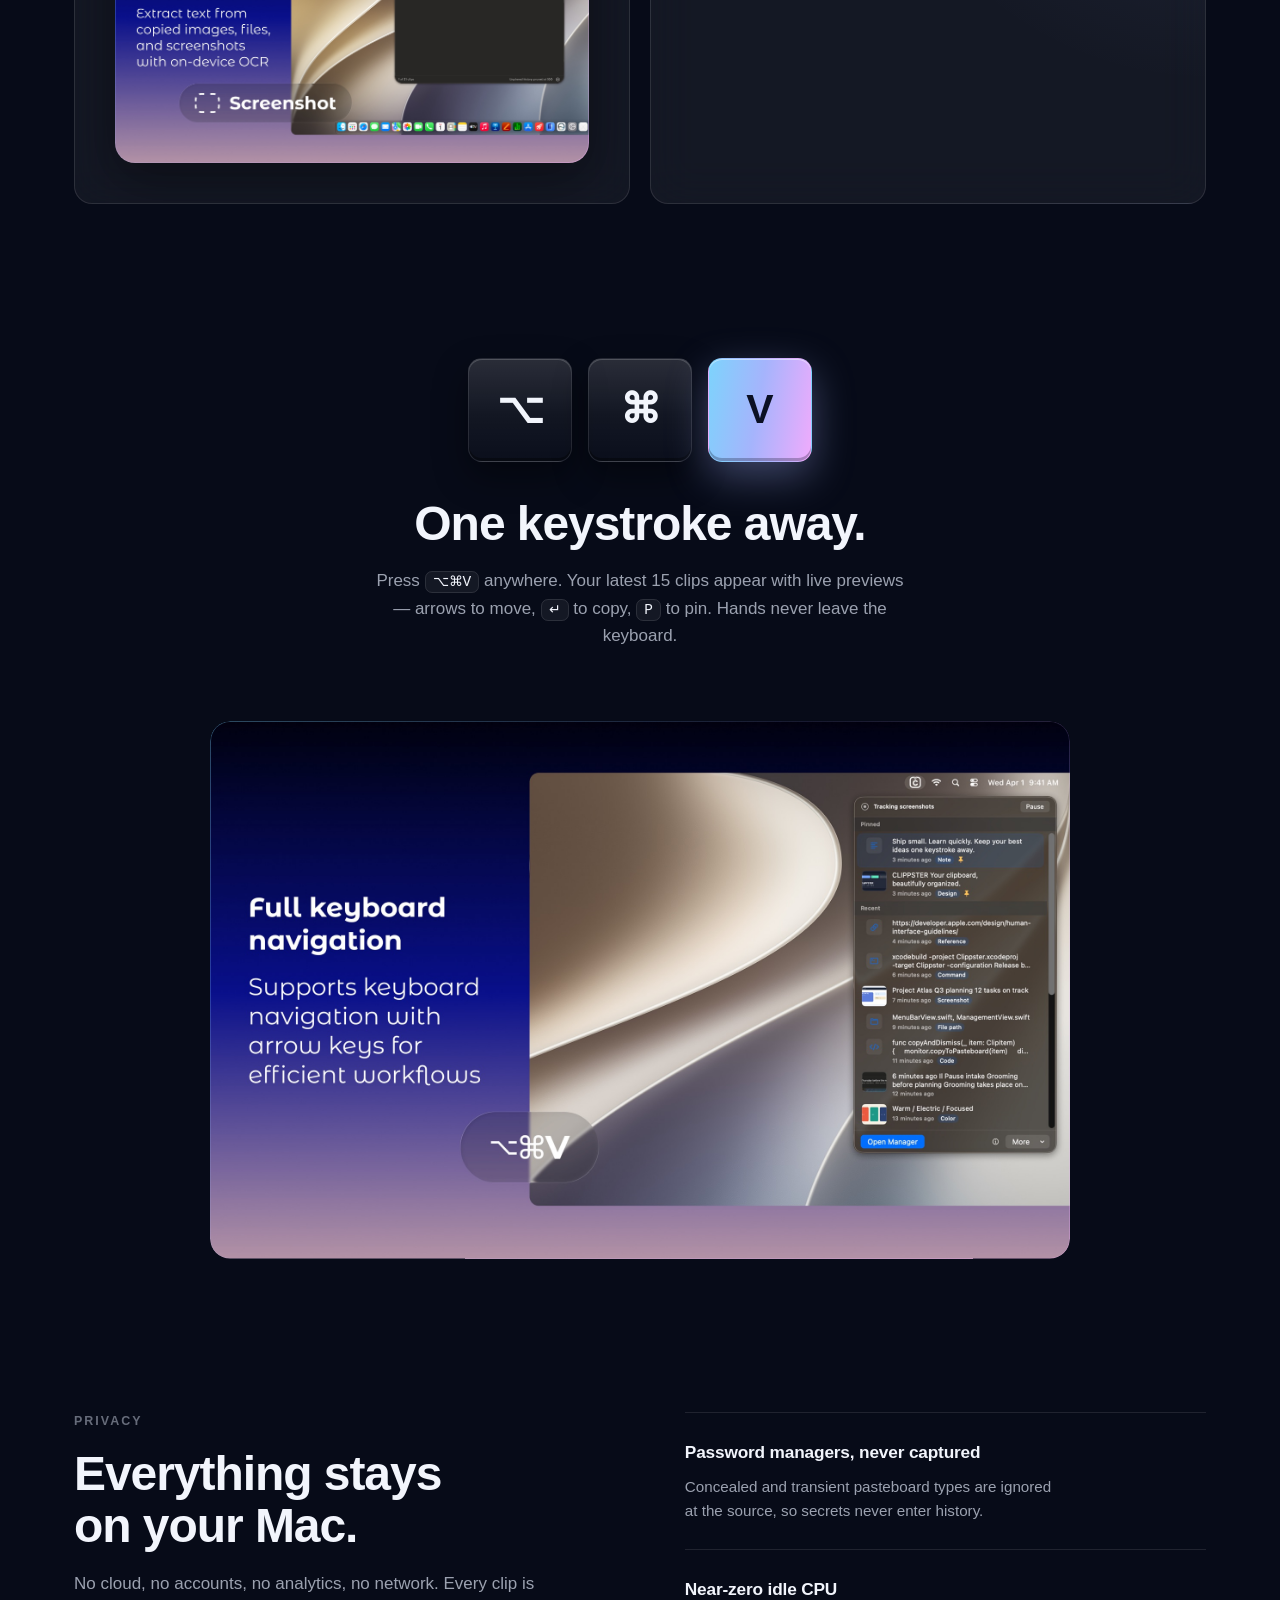
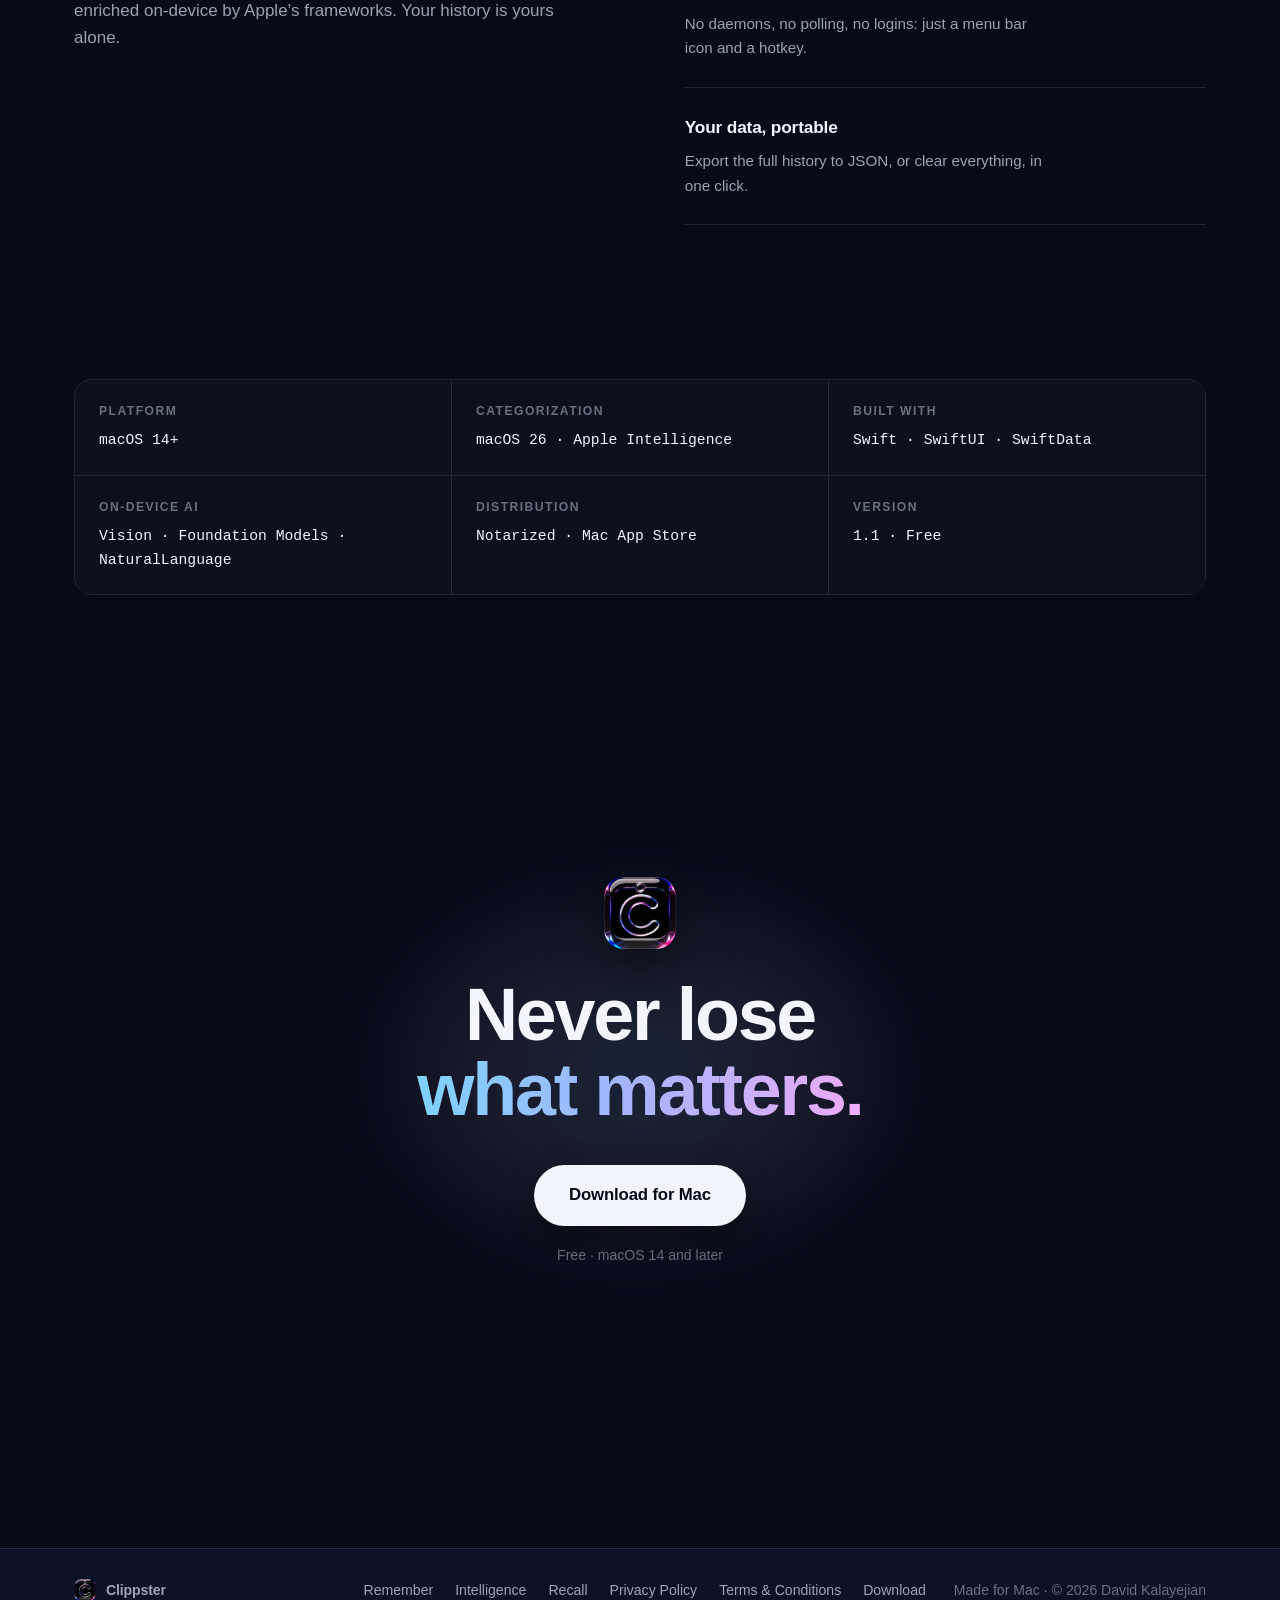
==== commit a51e70cf: "Add App Store download link" ====
--- a/index.html
+++ b/index.html
@@ -33,9 +33,9 @@
   <link rel="preload" as="image" href="assets/icon-512.png">
   <link rel="stylesheet" href="css/styles.css">
 
-  <!-- ▸ APP STORE URL — PLACEHOLDER: replace with the live App Store link when published. -->
+  <!-- ▸ APP STORE URL -->
   <script>
-    window.APP_STORE_URL = "https://apps.apple.com/app/clippster/id000000000"; // TODO: real App Store URL
+    window.APP_STORE_URL = "https://apps.apple.com/us/app/clippster/id6801245054";
   </script>
 </head>
 <body>
--- a/css/styles.css
+++ b/css/styles.css
@@ -354,13 +354,10 @@
 .hero-video {
   width: 100%;
   height: auto;
-}
-.hero-orb::after {  /* gentle edge feather so the frame melts into the black hero */
-  content: "";
-  position: absolute;
-  inset: 0;
-  background: radial-gradient(ellipse at center, transparent 58%, rgba(0, 0, 0, 0.4) 84%, #000 100%);
-  pointer-events: none;
+  mix-blend-mode: screen; /* black frame contributes nothing — melts into black hero AND navy field on scroll */
+  /* float lives on the video itself, NOT an ancestor: an animated ancestor would
+     hold a stacking context and cut the blend off from the page backdrop */
+  animation: orb-float 9s ease-in-out infinite;
 }
 .scroll-hint {
   position: absolute;
@@ -588,13 +585,17 @@
 .reveal-in {
   opacity: 1;
   transform: none;
-  filter: blur(0);
-  clip-path: inset(0 0 0 0 round var(--r-media));
+  filter: none; /* NOT blur(0) — a filter function holds a permanent stacking context and traps descendants' mix-blend-mode */
   transition:
     opacity 0.9s var(--ease-out),
     transform 0.9s var(--ease-out),
-    filter 0.9s var(--ease-out),
-    clip-path 1s var(--ease-out);
+    filter 0.9s var(--ease-out);
+  transition-delay: calc(var(--i, 0) * 90ms);
+}
+.will-reveal-media.reveal-in {
+  clip-path: inset(0 0 0 0 round var(--r-media));
+  transition: opacity 0.9s var(--ease-out), transform 0.9s var(--ease-out),
+              clip-path 1s var(--ease-out);
   transition-delay: calc(var(--i, 0) * 90ms);
 }
 .hero-load .will-hero {
@@ -605,7 +606,7 @@
 .hero-load .hero-in {
   opacity: 1;
   transform: none;
-  filter: blur(0);
+  filter: none; /* NOT blur(0) — releases the stacking context so .hero-video screens against the page field */
   transition:
     opacity 1s var(--ease-out),
     transform 1s var(--ease-out),
@@ -621,8 +622,7 @@
   to { transform: none; }
 }
 
-/* hero orb gentle float */
-.hero-orb { animation: orb-float 9s ease-in-out infinite; }
+/* hero orb gentle float (on .hero-video — see note there) */
 @keyframes orb-float {
   0%, 100% { transform: translateY(0); }
   50% { transform: translateY(-10px); }
@@ -703,7 +703,7 @@
     animation-iteration-count: 1 !important;
     transition-duration: 0.01ms !important;
   }
-  .hero-orb { animation: none; }
+  .hero-video { animation: none; }
   .will-reveal, .will-reveal-media, .hero-load .will-hero {
     opacity: 1; transform: none; filter: none; clip-path: none;
   }
